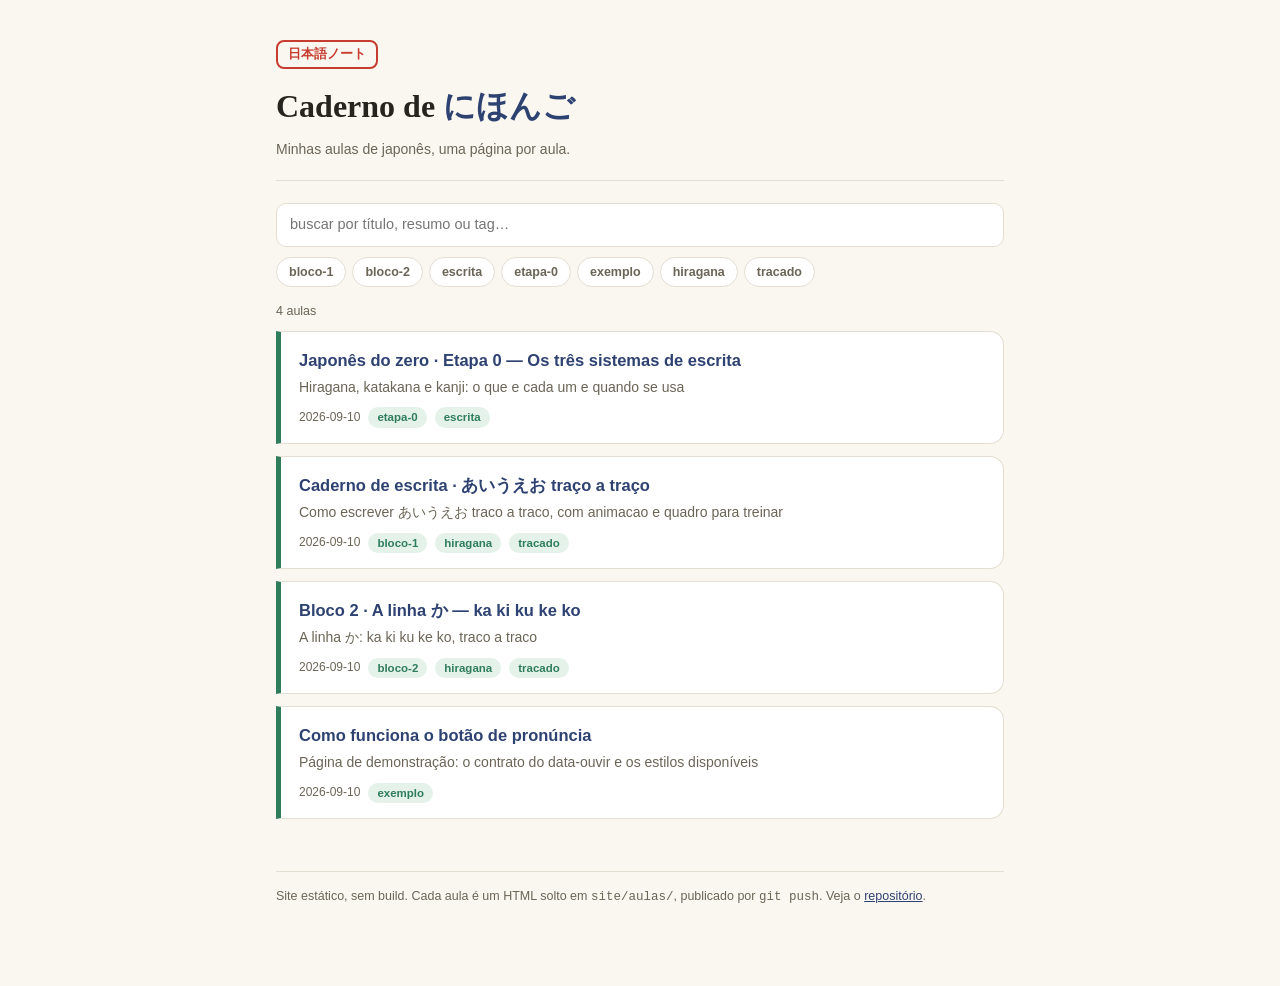
==== site/index.html @ 7decff9b "feat: caderno de japones com botao de pronuncia Site estatico publicado no GitHub Pages. O padrao ve" ====
<!DOCTYPE html>
<html lang="pt-BR">
<head>
<meta charset="UTF-8">
<meta name="viewport" content="width=device-width, initial-scale=1.0">
<title>にほんごノート · caderno de japonês</title>
<link rel="icon" href="assets/brand/favicon.svg" type="image/svg+xml">
<style>
  /* Mesma paleta das aulas: papel washi, tinta, indigo e vermelho de carimbo. */
  :root{
    --paper:#FAF7F0; --ink:#26241F; --soft:#6B6557; --indigo:#2E4272;
    --hira:#2F7D5B; --hira-bg:#E4F2EA; --hanko:#C63D2F; --line:#E4DED2;
  }
  *{box-sizing:border-box; margin:0; padding:0;}
  body{background:var(--paper); color:var(--ink);
    font-family:-apple-system,"Segoe UI",Roboto,"Noto Sans",sans-serif;
    line-height:1.6; font-size:16px;}
  .jp{font-family:"Hiragino Sans","Yu Gothic","Noto Sans JP",sans-serif;}
  .wrap{max-width:760px; margin:0 auto; padding:40px 16px 80px;}

  header{border-bottom:1px solid var(--line); padding-bottom:20px; margin-bottom:8px;}
  .stamp{display:inline-block; border:2px solid var(--hanko); color:var(--hanko);
    border-radius:8px; padding:2px 10px; font-size:13px; font-weight:600; margin-bottom:12px;}
  h1{font-family:Iowan Old Style,Georgia,serif; font-size:clamp(24px,5vw,32px); margin-bottom:6px;}
  h1 .kana{color:var(--indigo);}
  .subtitulo{color:var(--soft); font-size:14px;}

  .barra{display:flex; gap:10px; flex-wrap:wrap; align-items:center; margin:22px 0 6px;}
  #busca{flex:1; min-width:180px; border:1.5px solid var(--line); border-radius:10px;
    padding:9px 13px; font:inherit; font-size:14.5px; background:#fff; color:var(--ink);}
  #busca:focus{outline:none; border-color:var(--indigo);}
  .tags-filtro{display:flex; gap:6px; flex-wrap:wrap;}
  .filtro{border:1.5px solid var(--line); background:#fff; color:var(--soft);
    border-radius:999px; padding:4px 12px; font:inherit; font-size:12.5px; font-weight:600;
    cursor:pointer; transition:all .12s;}
  .filtro:hover{border-color:var(--indigo); color:var(--indigo);}
  .filtro[aria-pressed="true"]{background:var(--indigo); border-color:var(--indigo); color:#fff;}

  .contagem{font-size:12.5px; color:var(--soft); margin:14px 0 10px;}

  ul{list-style:none; display:flex; flex-direction:column; gap:12px;}
  li a{display:block; background:#fff; border:1px solid var(--line);
    border-left:5px solid var(--hira); border-radius:0 14px 14px 0;
    padding:15px 18px; text-decoration:none; color:inherit; transition:all .12s;}
  li a:hover{border-left-color:var(--hanko); transform:translateX(2px);
    box-shadow:0 2px 12px rgba(38,36,31,.07);}
  .titulo{font-weight:700; font-size:16.5px; color:var(--indigo); margin-bottom:3px;}
  .resumo{font-size:14px; color:var(--soft);}
  .rodape-card{display:flex; gap:8px; flex-wrap:wrap; align-items:center; margin-top:9px;}
  .data{font-size:12px; color:var(--soft); font-variant-numeric:tabular-nums;}
  .tag{background:var(--hira-bg); color:var(--hira); border-radius:999px;
    padding:1px 9px; font-size:11.5px; font-weight:700;}

  .vazio{background:#fff; border:1px dashed var(--line); border-radius:14px;
    padding:22px 20px; color:var(--soft); font-size:14.5px;}
  .vazio b{color:var(--ink);}
  .vazio code{background:var(--hira-bg); color:var(--hira); border-radius:5px;
    padding:1px 6px; font-size:13px;}
  .vazio p + p{margin-top:10px;}

  footer{margin-top:52px; border-top:1px solid var(--line); padding-top:14px;
    font-size:12.5px; color:var(--soft);}
  footer a{color:var(--indigo);}
</style>
</head>
<body>
<div class="wrap">

  <header>
    <span class="stamp">日本語ノート</span>
    <h1>Caderno de <span class="kana jp">にほんご</span></h1>
    <div class="subtitulo">Minhas aulas de japonês, uma página por aula.</div>
  </header>

  <div class="barra" id="barra" hidden>
    <input id="busca" type="search" placeholder="buscar por título, resumo ou tag…"
           autocomplete="off" aria-label="Buscar aula">
    <div class="tags-filtro" id="tags"></div>
  </div>

  <div class="contagem" id="contagem" hidden></div>
  <ul id="lista"></ul>

  <footer>
    Site estático, sem build. Cada aula é um HTML solto em <code>site/aulas/</code>,
    publicado por <code>git push</code>. Veja o
    <a href="https://github.com/marcelasantoro/nihongo-notebook">repositório</a>.
  </footer>

</div>

<script>
/* O hub só lê. Quem escreve em data/aulas.json é scripts/nova_aula.py, para a
 * listagem ficar versionada no git em vez de viver no navegador de um aparelho
 * só. Um site estático não consegue listar uma pasta: o Pages não serve índice
 * de diretório, então o JSON é o que existe de índice. */
const lista = document.getElementById('lista');
const barra = document.getElementById('barra');
const contagem = document.getElementById('contagem');
const busca = document.getElementById('busca');
const caixaTags = document.getElementById('tags');

let aulas = [];
let tagAtiva = null;

function vazio(html) {
  lista.innerHTML = '<li class="vazio">' + html + '</li>';
}

function cartao(a) {
  const li = document.createElement('li');
  const link = document.createElement('a');
  link.href = 'aulas/' + a.slug + '/';

  const t = document.createElement('div');
  t.className = 'titulo';
  t.textContent = a.titulo || a.slug;
  link.appendChild(t);

  if (a.resumo) {
    const r = document.createElement('div');
    r.className = 'resumo';
    r.textContent = a.resumo;
    link.appendChild(r);
  }

  const pe = document.createElement('div');
  pe.className = 'rodape-card';
  if (a.data) {
    const d = document.createElement('span');
    d.className = 'data';
    d.textContent = a.data;
    pe.appendChild(d);
  }
  (a.tags || []).forEach(function (tag) {
    const s = document.createElement('span');
    s.className = 'tag';
    s.textContent = tag;
    pe.appendChild(s);
  });
  if (pe.children.length) link.appendChild(pe);

  li.appendChild(link);
  return li;
}

function desenhar() {
  const termo = busca.value.trim().toLowerCase();
  const visiveis = aulas.filter(function (a) {
    if (tagAtiva && (a.tags || []).indexOf(tagAtiva) === -1) return false;
    if (!termo) return true;
    const alvo = [a.titulo, a.resumo, a.slug].concat(a.tags || []).join(' ').toLowerCase();
    return alvo.indexOf(termo) !== -1;
  });

  lista.innerHTML = '';
  if (!visiveis.length) {
    vazio('Nenhuma aula com esse filtro.');
    contagem.hidden = true;
    return;
  }
  visiveis.forEach(function (a) { lista.appendChild(cartao(a)); });
  contagem.hidden = false;
  contagem.textContent = visiveis.length === aulas.length
    ? aulas.length + (aulas.length === 1 ? ' aula' : ' aulas')
    : visiveis.length + ' de ' + aulas.length + ' aulas';
}

function montarTags() {
  const todas = [];
  aulas.forEach(function (a) {
    (a.tags || []).forEach(function (t) { if (todas.indexOf(t) === -1) todas.push(t); });
  });
  todas.sort();
  todas.forEach(function (t) {
    const b = document.createElement('button');
    b.type = 'button';
    b.className = 'filtro';
    b.textContent = t;
    b.setAttribute('aria-pressed', 'false');
    b.onclick = function () {
      tagAtiva = (tagAtiva === t) ? null : t;
      caixaTags.querySelectorAll('.filtro').forEach(function (o) {
        o.setAttribute('aria-pressed', String(o.textContent === tagAtiva));
      });
      desenhar();
    };
    caixaTags.appendChild(b);
  });
}

fetch('data/aulas.json')
  .then(function (r) {
    if (!r.ok) throw new Error('HTTP ' + r.status);
    return r.json();
  })
  .then(function (dados) {
    aulas = (dados.aulas || []).slice().sort(function (a, b) {
      return String(b.data || '').localeCompare(String(a.data || ''));
    });
    if (!aulas.length) {
      vazio('<p><b>Nenhuma aula ainda.</b></p>' +
            '<p>Gere o HTML da aula do jeito que preferir e traga ele para cá:</p>' +
            '<p><code>python scripts/nova_aula.py --de caminho/da/aula.html</code></p>');
      return;
    }
    barra.hidden = false;
    montarTags();
    desenhar();
    busca.addEventListener('input', desenhar);
  })
  .catch(function (e) {
    // Por file:// o fetch é bloqueado e o erro não se explica sozinho.
    const local = location.protocol === 'file:';
    vazio(local
      ? '<p><b>Abra o caderno por HTTP, não pelo disco.</b></p>' +
        '<p>Por <code>file://</code> o navegador bloqueia a leitura do índice. Rode:</p>' +
        '<p><code>python -m http.server --directory site 8080</code></p>'
      : '<p><b>Não consegui ler o índice das aulas.</b></p><p>' + e.message + '</p>');
  });
</script>
</body>
</html>
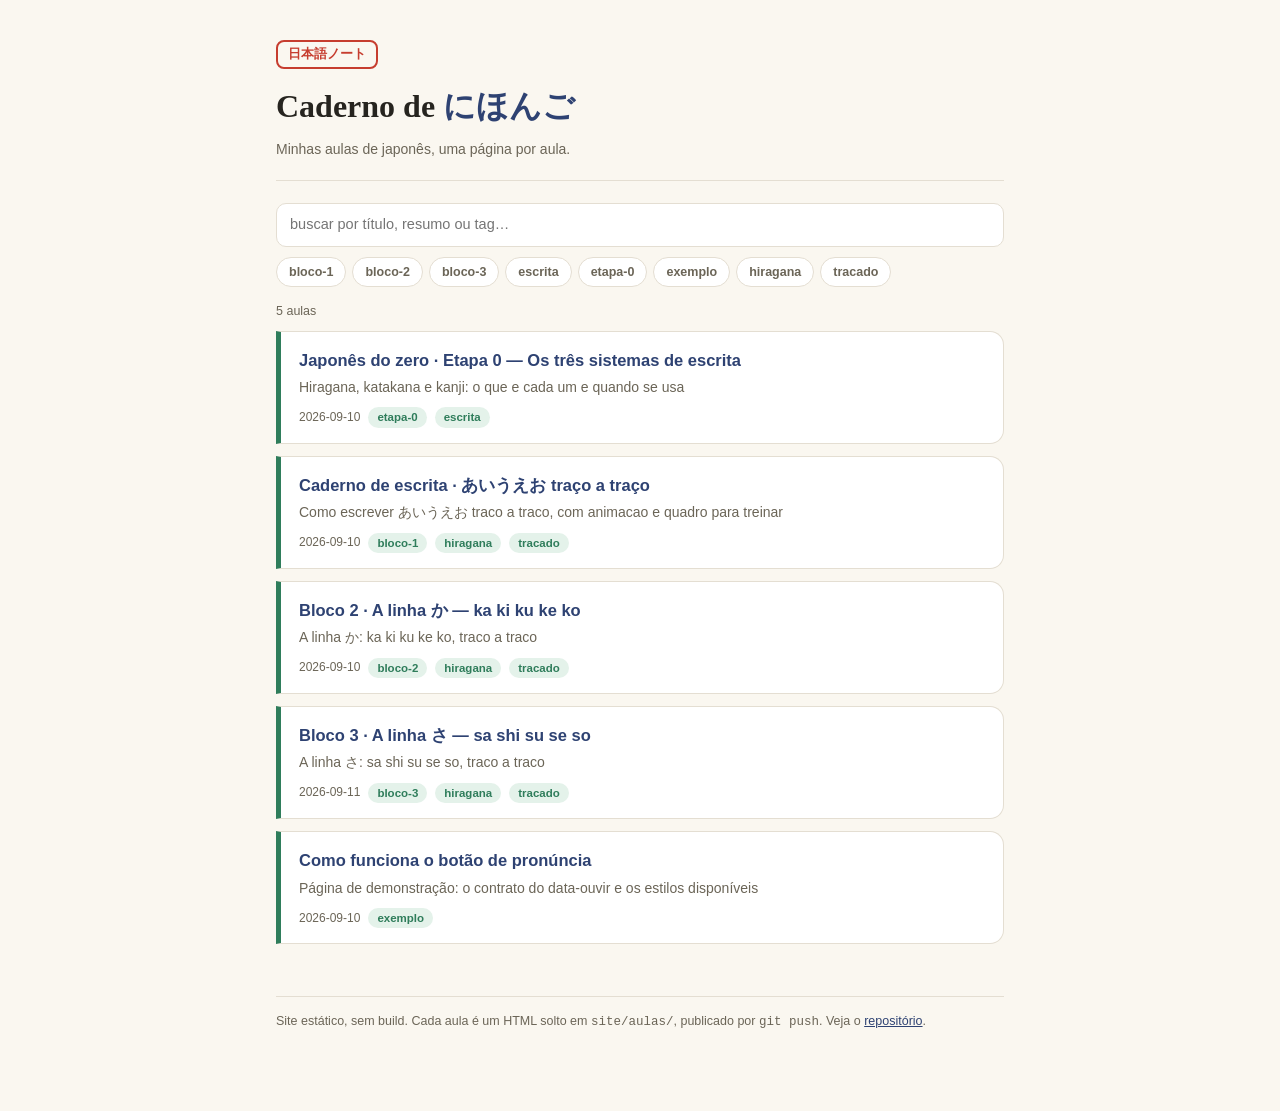
==== commit a9f344a9: "hub: ordena as aulas pelo numero do bloco, nao pela data A listagem ordenava por data decrescente, e" ====
--- a/site/index.html
+++ b/site/index.html
@@ -102,6 +102,38 @@
 
 let aulas = [];
 let tagAtiva = null;
+
+/* O caderno e um curso, entao a lista segue a sequencia das aulas e nao a data
+ * de publicacao: uma aula refeita hoje nao pode pular para o topo. O numero sai
+ * da tag de sequencia (`etapa-0`, `bloco-1`, `bloco-2`...), que e o unico lugar
+ * onde a posicao ja estava escrita. Aula sem essa tag vai para o fim, por data.
+ * Precisa ser a mesma regra do salvar_indice() em scripts/nova_aula.py. */
+const SEQUENCIA = /^(etapa|bloco)-(\d+)$/;
+const PESO_TIPO = {etapa: 0, bloco: 1};
+
+function posicao(a) {
+  let melhor = null;
+  (a.tags || []).forEach(function (tag) {
+    const achado = SEQUENCIA.exec(String(tag).trim().toLowerCase());
+    if (!achado) return;
+    const par = [Number(achado[2]), PESO_TIPO[achado[1]]];
+    if (!melhor || par[0] < melhor[0] || (par[0] === melhor[0] && par[1] < melhor[1])) {
+      melhor = par;
+    }
+  });
+  // Sem numero: [1, ...] joga para depois de todas as numeradas, que usam [0, ...].
+  return melhor ? [0, melhor[0], melhor[1]] : [1, 0, 0];
+}
+
+function compararAulas(a, b) {
+  const pa = posicao(a).concat([String(a.data || ''), String(a.titulo || a.slug || '')]);
+  const pb = posicao(b).concat([String(b.data || ''), String(b.titulo || b.slug || '')]);
+  for (let i = 0; i < pa.length; i++) {
+    if (pa[i] < pb[i]) return -1;
+    if (pa[i] > pb[i]) return 1;
+  }
+  return 0;
+}
 
 function vazio(html) {
   lista.innerHTML = '<li class="vazio">' + html + '</li>';
@@ -195,9 +227,7 @@
     return r.json();
   })
   .then(function (dados) {
-    aulas = (dados.aulas || []).slice().sort(function (a, b) {
-      return String(b.data || '').localeCompare(String(a.data || ''));
-    });
+    aulas = (dados.aulas || []).slice().sort(compararAulas);
     if (!aulas.length) {
       vazio('<p><b>Nenhuma aula ainda.</b></p>' +
             '<p>Gere o HTML da aula do jeito que preferir e traga ele para cá:</p>' +
